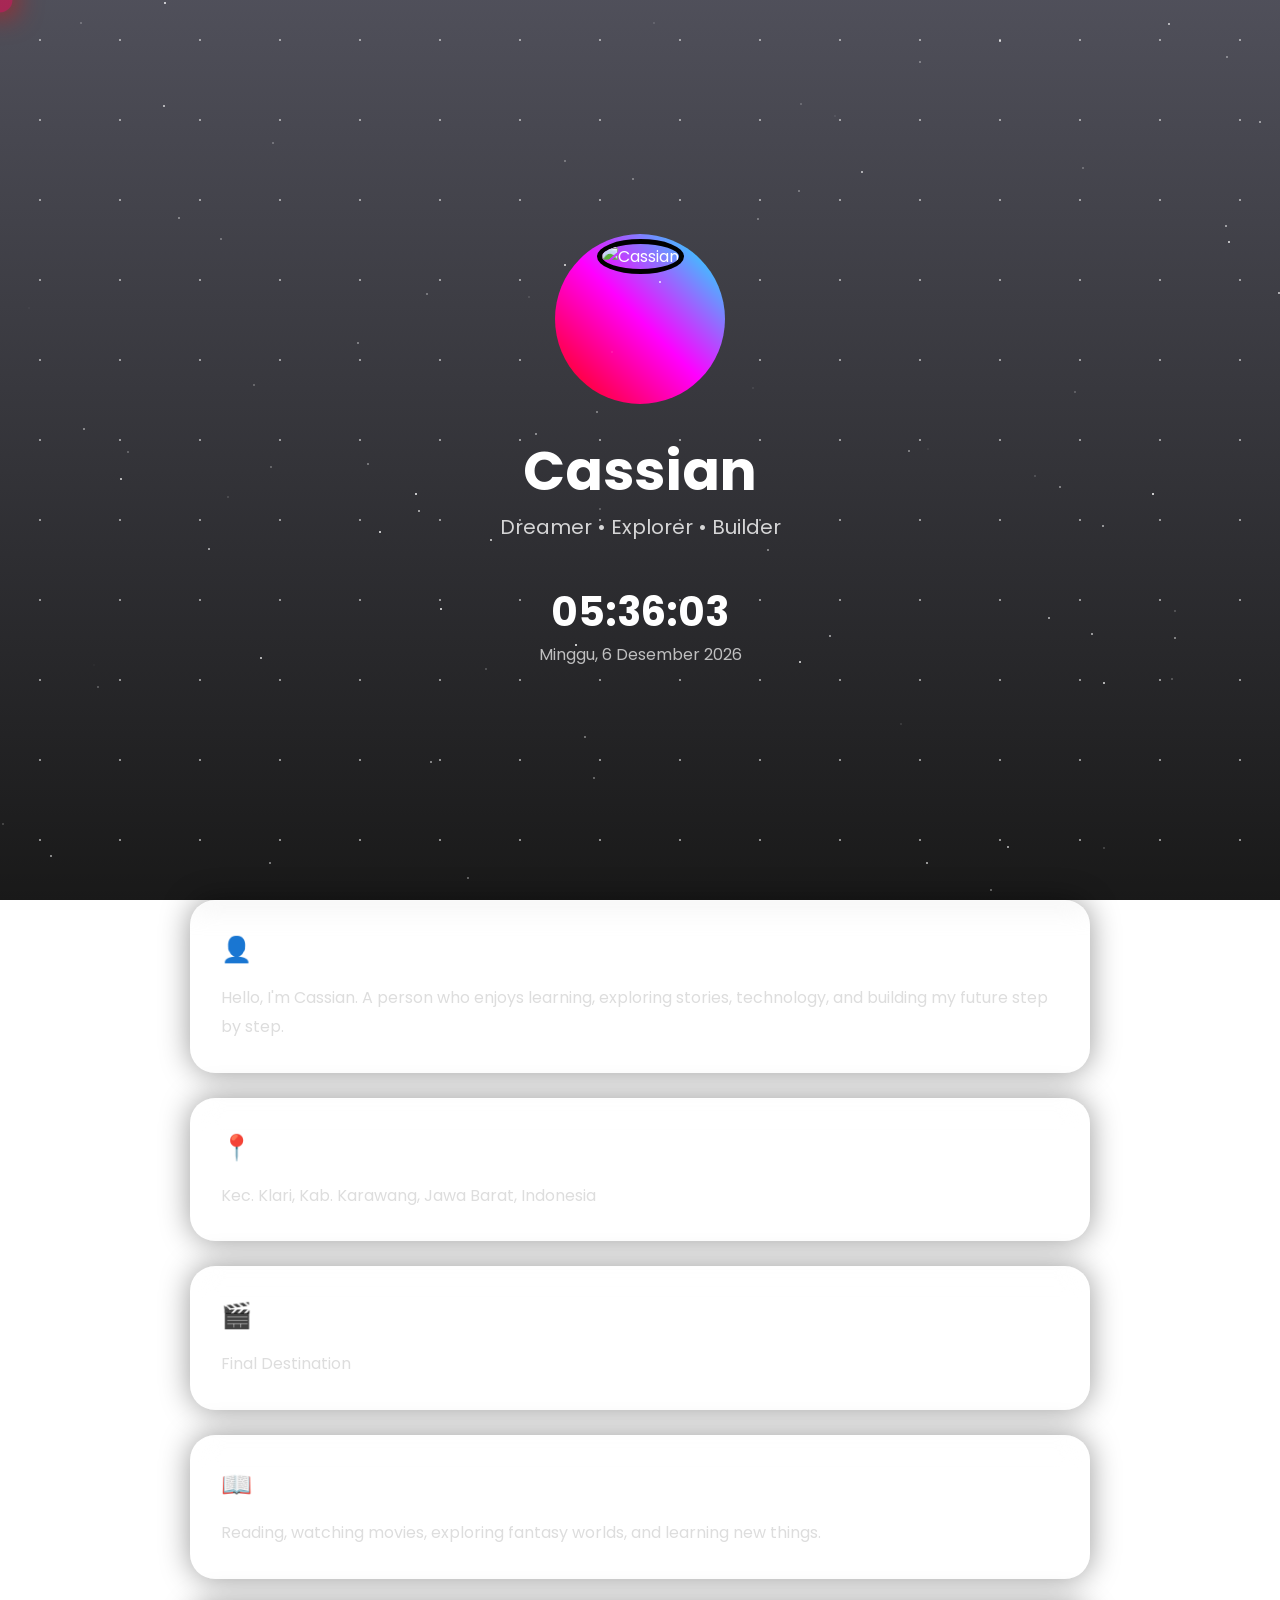
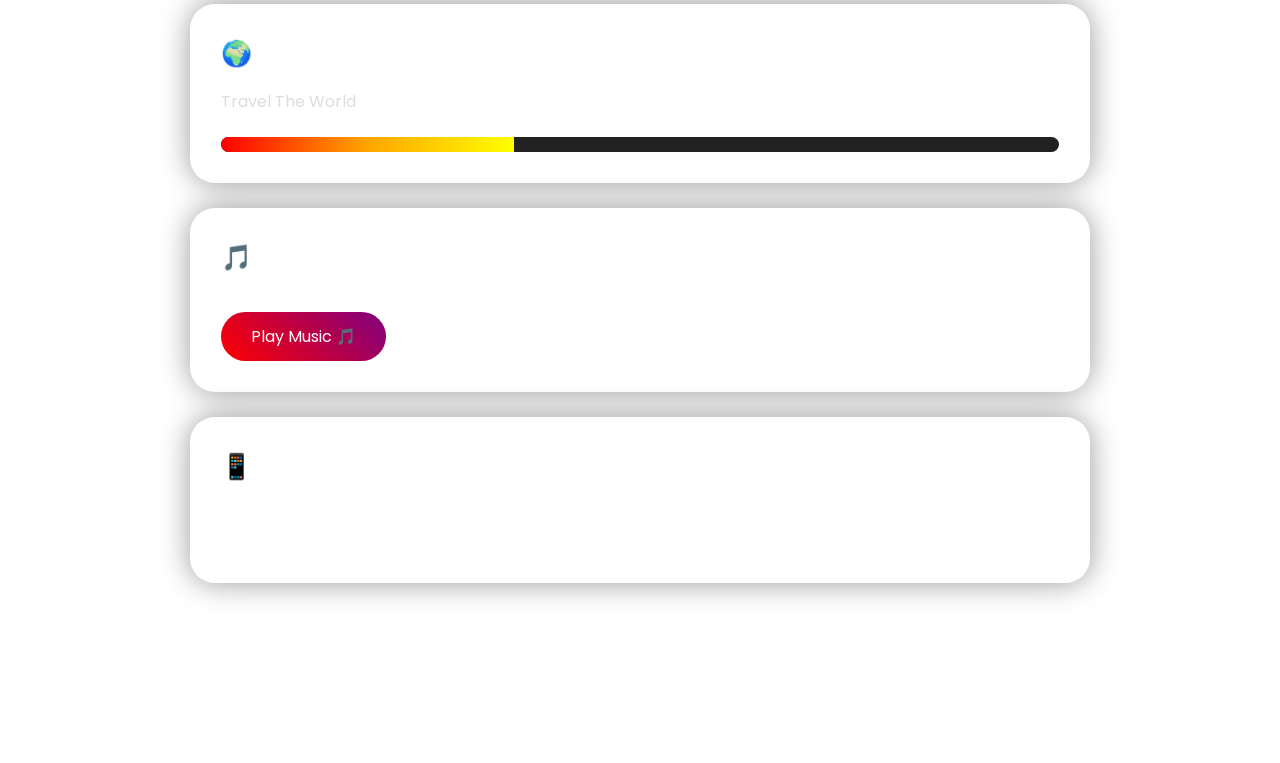
==== index.html @ 422bf8ae "Add files via upload" ====
<!DOCTYPE html>
<html lang="id">
<head>

<meta charset="UTF-8">
<meta name="viewport" content="width=device-width, initial-scale=1.0">

<title>Cassian | Personal Space</title>

<meta name="description" content="Cassian personal website. A place about my journey, hobbies, dreams and goals.">

<meta property="og:title" content="Cassian Personal Website">
<meta property="og:description" content="Dream big. Start small. Stay consistent.">
<meta property="og:type" content="website">

<link rel="preconnect" href="https://fonts.googleapis.com">
<link href="https://fonts.googleapis.com/css2?family=Poppins:wght@300;400;600;700&display=swap" rel="stylesheet">

<link rel="stylesheet" href="style.css">

</head>


<body>


<div id="cursor"></div>


<div class="stars"></div>


<header>

<div class="hero">


<div class="profile">
    <img src="assets/cassian.png" alt="Cassian">
</div>


<h1>Cassian</h1>

<p class="typing">
Dreamer • Explorer • Builder
</p>


<div class="time">

<h2 id="clock">
00:00:00
</h2>

<p id="date">
Loading date...
</p>

</div>


</div>

</header>



<section class="container">


<div class="card">

<h2>👤 About Me</h2>

<p>
Hello, I'm Cassian. 
A person who enjoys learning, exploring stories,
technology, and building my future step by step.
</p>

</div>




<div class="card">

<h2>📍 Location</h2>

<p>
Kec. Klari, Kab. Karawang,
Jawa Barat, Indonesia
</p>

</div>




<div class="card">

<h2>🎬 Favorite Movie</h2>

<p>
Final Destination
</p>

</div>




<div class="card">

<h2>📖 Hobby</h2>

<p>
Reading, watching movies,
exploring fantasy worlds,
and learning new things.
</p>

</div>




<div class="card goals">

<h2>🌍 Goals</h2>

<p>
Travel The World
</p>


<div class="progress">

<div class="bar">
</div>

</div>


</div>





<div class="card">

<h2>🎵 Music</h2>

<audio id="music" autoplay loop muted>
    <source src="audio.mp3" type="audio/mpeg">
</audio>

<button onclick="playMusic()">
Play Music 🎵
</button>

</div>





<div class="card social">

<h2>📱 Social</h2>


<a href="https://instagram.com/cass1annn" target="_blank">

Instagram

</a>


</div>



</section>



<footer>

<p>
"Progress over perfection."
</p>


<p>
© 2026 Cassian
</p>


</footer>



<script src="script.js"></script>


</body>

</html>
---- style.css ----
*{
    margin:0;
    padding:0;
    box-sizing:border-box;
    font-family:'Poppins',sans-serif;
}


html{
    scroll-behavior:smooth;
}


body{
    min-height:100vh;
    color:white;
    background:
    linear-gradient(
    rgba(5,5,20,.7),
    rgba(0,0,0,.9)
    ),
    url("assets/background.jpg");

    background-size:cover;
    background-position:center;
    background-attachment:fixed;
    overflow-x:hidden;
}



/* STAR BACKGROUND */

.stars{
    position:fixed;
    width:100%;
    height:100%;
    background-image:
    radial-gradient(white 1px,transparent 1px);

    background-size:
    80px 80px;

    animation:
    moveStars 80s linear infinite;

    opacity:.5;
    z-index:-1;
}


@keyframes moveStars{

from{
    background-position:0 0;
}

to{
    background-position:
    1000px 1000px;
}

}




/* CURSOR GLOW */


#cursor{

position:fixed;

width:25px;
height:25px;

border-radius:50%;

background:
rgba(255,0,80,.5);

box-shadow:
0 0 30px red;

pointer-events:none;

transform:
translate(-50%,-50%);

z-index:999;

}



/* HERO */


header{

height:100vh;

display:flex;

justify-content:center;

align-items:center;

text-align:center;

}


.hero{

animation:
fadeUp 1.5s ease;

}



.profile{

width:170px;
height:170px;

margin:auto;

border-radius:50%;

padding:5px;

background:
linear-gradient(
45deg,
red,
magenta,
cyan
);

animation:
rotate 5s linear infinite;

}



.profile img{

width:100%;
height:100%;

border-radius:50%;

object-fit:cover;

border:5px solid black;

}




@keyframes rotate{

100%{
transform:rotate(360deg);
}

}



h1{

font-size:55px;

margin-top:25px;

font-weight:700;

}



.typing{

font-size:20px;

opacity:.8;

}



.time{

margin-top:40px;

}



#clock{

font-size:40px;

}



#date{

opacity:.7;

}




/* CONTAINER */


.container{

width:90%;

max-width:900px;

margin:auto;

display:grid;

gap:25px;

padding-bottom:50px;

}




/* GLASS CARD */


.card{

background:
rgba(255,255,255,.08);

border:

1px solid rgba(255,255,255,.2);


backdrop-filter:
blur(15px);


border-radius:25px;

padding:30px;


transition:
.4s;


animation:
fadeUp 1s ease;


box-shadow:

0 0 30px rgba(0,0,0,.4);

}



.card:hover{

transform:
translateY(-10px)
scale(1.02);


background:
rgba(255,255,255,.15);


box-shadow:

0 0 40px rgba(255,0,100,.5);

}



.card h2{

margin-bottom:15px;

font-size:25px;

}



.card p{

line-height:1.8;

color:#ddd;

}




/* GOAL */


.progress{

height:15px;

background:#222;

border-radius:20px;

overflow:hidden;

margin-top:20px;

}



.bar{

height:100%;

width:35%;


background:

linear-gradient(
90deg,
red,
orange,
yellow
);


animation:

progress 2s ease;

}



@keyframes progress{

from{

width:0;

}

}




/* BUTTON */


button{

margin-top:20px;

padding:

12px 30px;


border:none;

border-radius:30px;


background:

linear-gradient(
45deg,
red,
purple
);


color:white;

font-size:16px;

cursor:pointer;


transition:.3s;

}



button:hover{

transform:
scale(1.1);


box-shadow:

0 0 20px red;

}





/* SOCIAL */


.social a{

display:inline-block;

padding:

12px 30px;


border-radius:30px;


background:

rgba(255,255,255,.1);


border:
1px solid white;


color:white;


text-decoration:none;


transition:.3s;

}



.social a:hover{

background:red;


box-shadow:

0 0 25px red;

}




/* FOOTER */


footer{

text-align:center;

padding:40px;

opacity:.7;

}




/* ANIMATION */


@keyframes fadeUp{

from{

opacity:0;

transform:
translateY(50px);

}


to{

opacity:1;

transform:
translateY(0);

}

}





/* MOBILE */


@media(max-width:600px){


h1{

font-size:40px;

}


.profile{

width:140px;
height:140px;

}


#clock{

font-size:30px;

}


.card{

padding:22px;

}



}
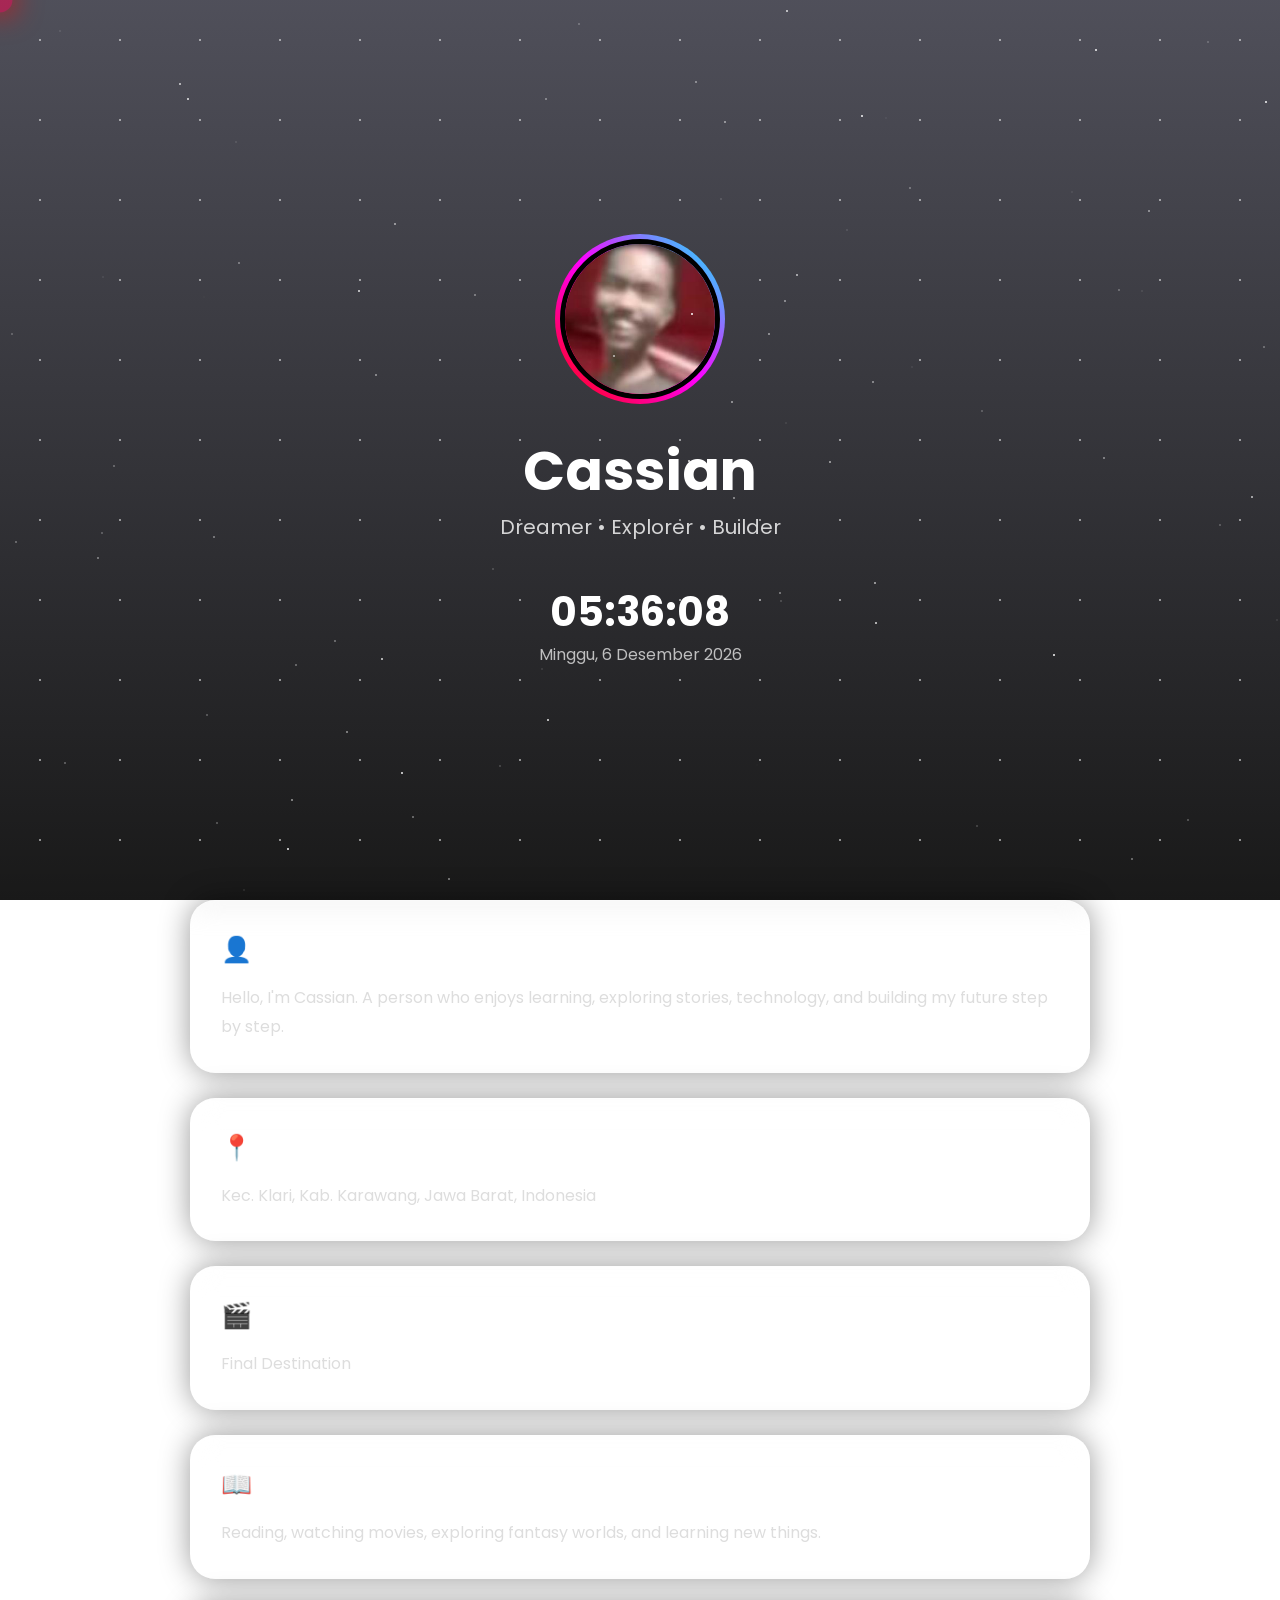
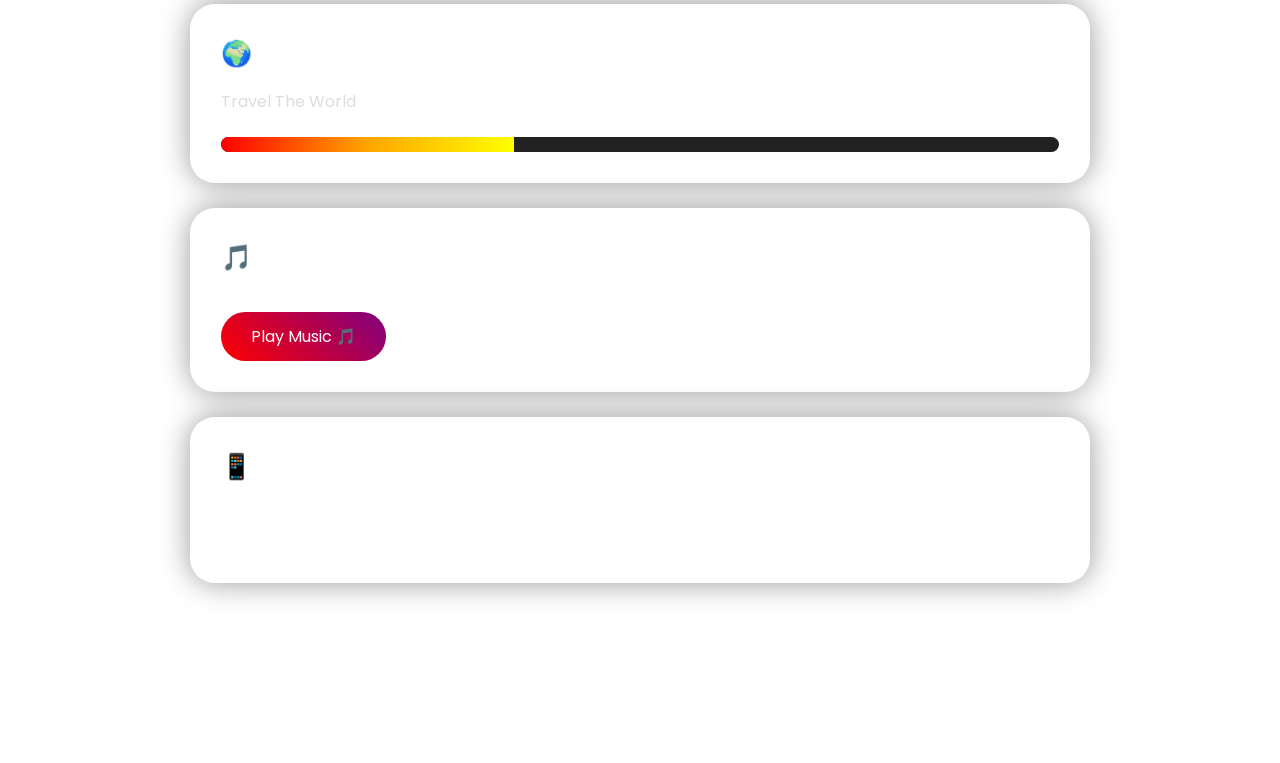
==== commit b4a496c7: "Update index.html" ====
--- a/index.html
+++ b/index.html
@@ -36,7 +36,7 @@
 
 
 <div class="profile">
-    <img src="assets/cassian.png" alt="Cassian">
+    <img src="cassian.png" alt="Cassian">
 </div>
 
 
@@ -208,4 +208,4 @@
 
 </body>
 
-</html>+</html>
